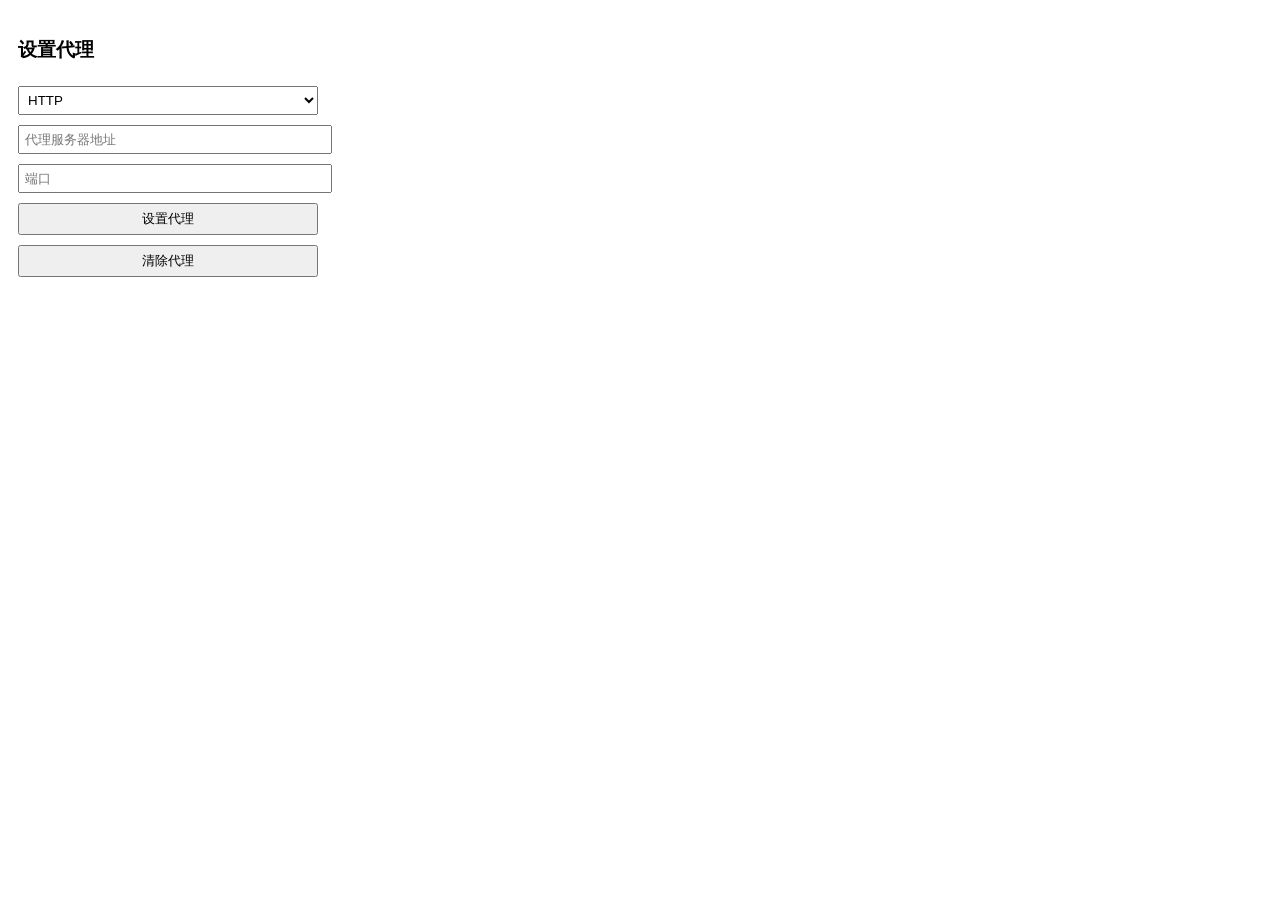
==== settings.html @ 663c6ce9 "Add files via upload" ====
<!DOCTYPE html>
<html>
<head>
  <meta charset="UTF-8">
  <title>代理设置</title>
  <style>
    body { width: 300px; padding: 10px; font-family: Arial, sans-serif; }
    input, select { margin: 5px 0; width: 100%; padding: 5px; }
    button { margin: 5px 0; width: 100%; padding: 5px; }
  </style>
</head>
<body>
  <h3>设置代理</h3>
  <select id="proxyScheme">
    <option value="http">HTTP</option>
    <option value="socks5">SOCKS5</option>
  </select>
  <input type="text" id="proxyHost" placeholder="代理服务器地址">
  <input type="number" id="proxyPort" placeholder="端口">
  <button id="setProxy">设置代理</button>
  <button id="clearProxy">清除代理</button>
  <script src="settings.js"></script>
</body>
</html>
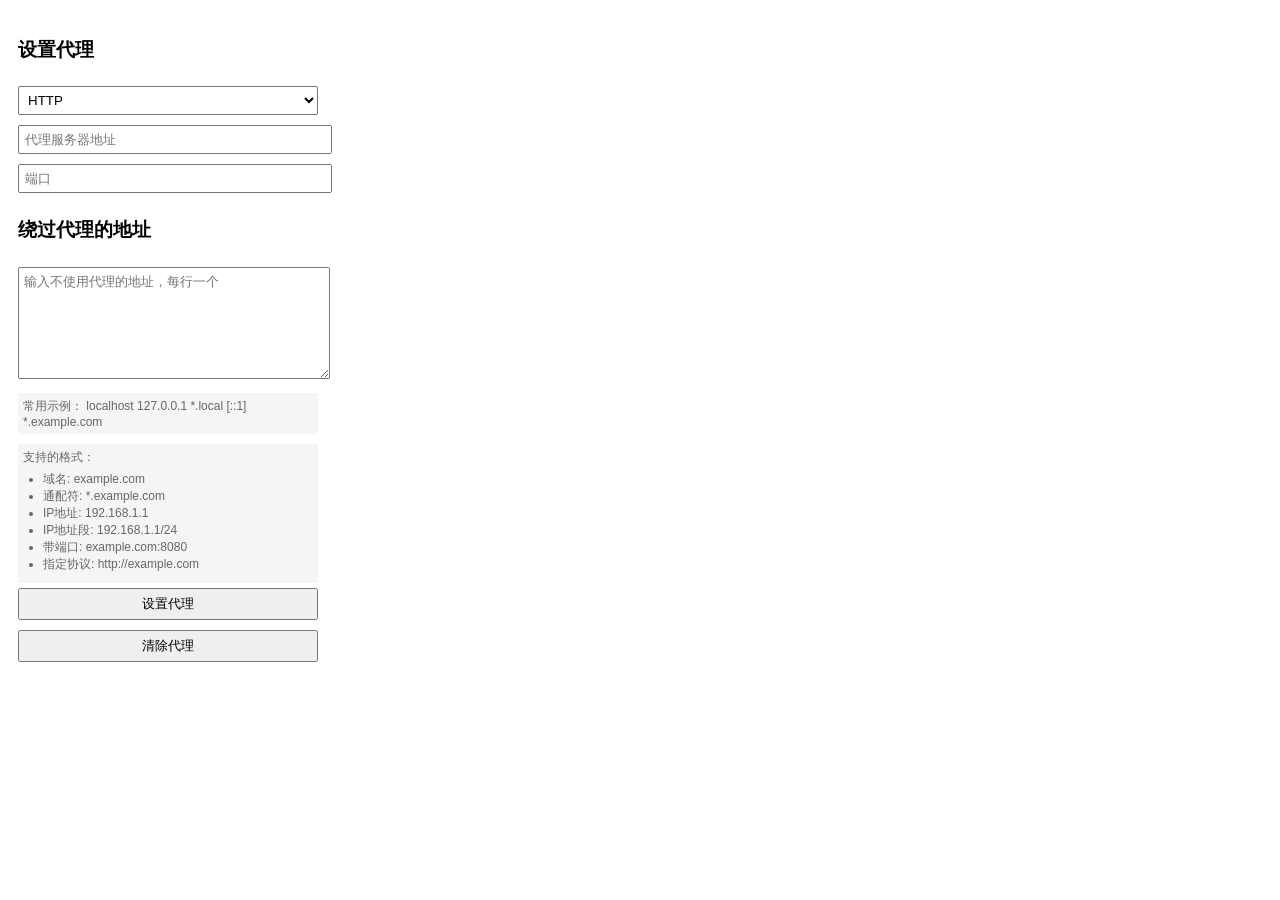
==== commit a8ba2e9d: "update" ====
--- a/settings.html
+++ b/settings.html
@@ -1,24 +1,58 @@
-<!DOCTYPE html>
-<html>
-<head>
-  <meta charset="UTF-8">
-  <title>代理设置</title>
-  <style>
-    body { width: 300px; padding: 10px; font-family: Arial, sans-serif; }
-    input, select { margin: 5px 0; width: 100%; padding: 5px; }
-    button { margin: 5px 0; width: 100%; padding: 5px; }
-  </style>
-</head>
-<body>
-  <h3>设置代理</h3>
-  <select id="proxyScheme">
-    <option value="http">HTTP</option>
-    <option value="socks5">SOCKS5</option>
-  </select>
-  <input type="text" id="proxyHost" placeholder="代理服务器地址">
-  <input type="number" id="proxyPort" placeholder="端口">
-  <button id="setProxy">设置代理</button>
-  <button id="clearProxy">清除代理</button>
-  <script src="settings.js"></script>
-</body>
+<!DOCTYPE html>
+<html>
+<head>
+  <meta charset="UTF-8">
+  <title>代理设置</title>
+  <style>
+    body { width: 300px; padding: 10px; font-family: Arial, sans-serif; }
+    input, select, textarea { margin: 5px 0; width: 100%; padding: 5px; }
+    button { margin: 5px 0; width: 100%; padding: 5px; }
+    .bypass-section { margin-top: 15px; }
+    textarea { height: 100px; resize: vertical; }
+    .help-text {
+      font-size: 12px;
+      color: #666;
+      margin-top: 5px;
+      padding: 5px;
+      background: #f5f5f5;
+      border-radius: 3px;
+    }
+  </style>
+</head>
+<body>
+  <h3>设置代理</h3>
+  <select id="proxyScheme">
+    <option value="http">HTTP</option>
+    <option value="socks5">SOCKS5</option>
+  </select>
+  <input type="text" id="proxyHost" placeholder="代理服务器地址">
+  <input type="number" id="proxyPort" placeholder="端口">
+  
+  <div class="bypass-section">
+    <h3>绕过代理的地址</h3>
+    <textarea id="bypassList" placeholder="输入不使用代理的地址，每行一个"></textarea>
+    <div class="help-text">常用示例：
+      localhost
+      127.0.0.1
+      *.local
+      [::1]
+      *.example.com
+    </div>
+    <div class="help-text" style="margin-top: 10px;">
+      支持的格式：
+      <ul style="margin: 5px 0; padding-left: 20px;">
+        <li>域名: example.com</li>
+        <li>通配符: *.example.com</li>
+        <li>IP地址: 192.168.1.1</li>
+        <li>IP地址段: 192.168.1.1/24</li>
+        <li>带端口: example.com:8080</li>
+        <li>指定协议: http://example.com</li>
+      </ul>
+    </div>
+  </div>
+
+  <button id="setProxy">设置代理</button>
+  <button id="clearProxy">清除代理</button>
+  <script src="settings.js"></script>
+</body>
 </html>
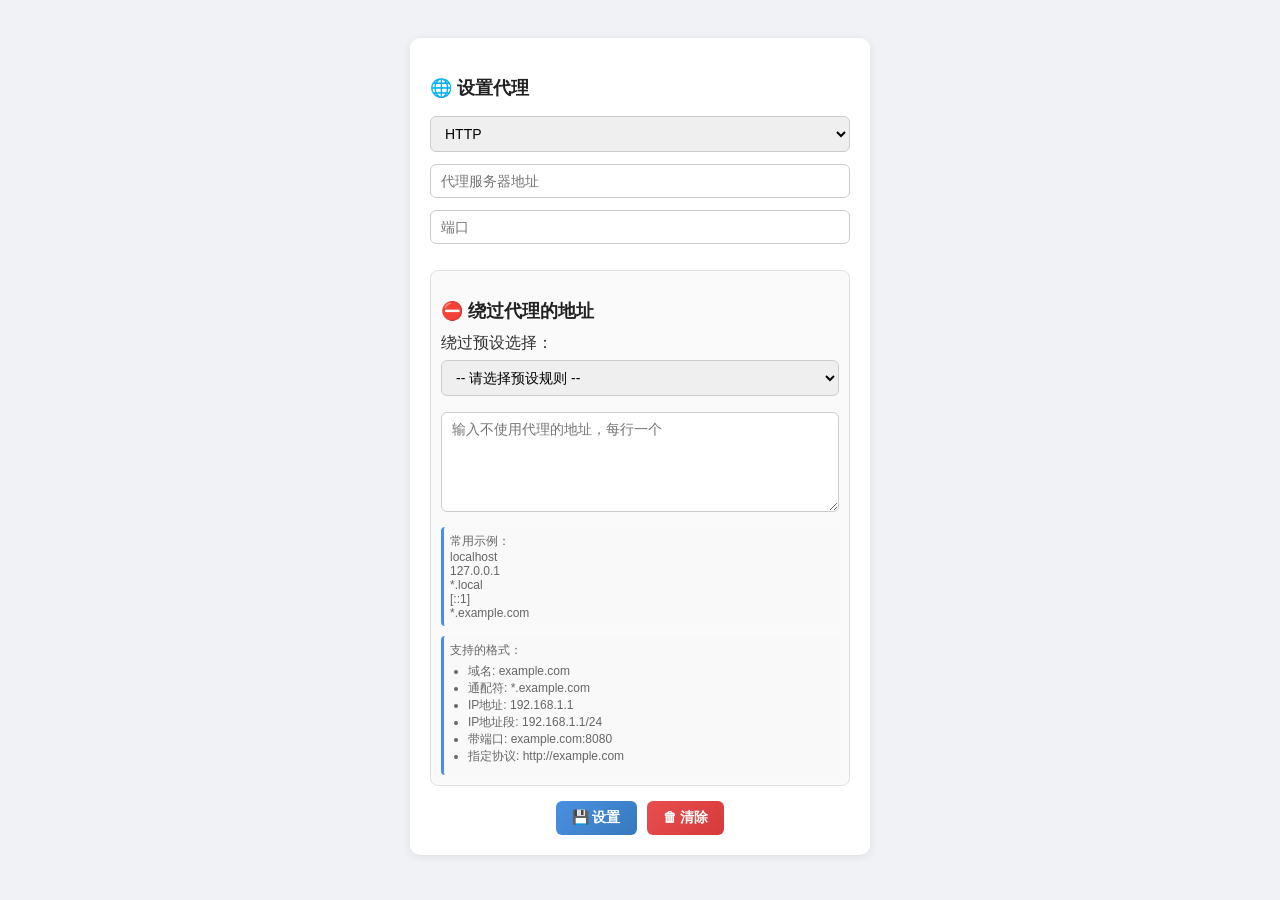
==== commit 34869bd4: "update" ====
--- a/settings.html
+++ b/settings.html
@@ -1,58 +1,162 @@
 <!DOCTYPE html>
-<html>
+<html lang="zh">
 <head>
   <meta charset="UTF-8">
   <title>代理设置</title>
   <style>
-    body { width: 300px; padding: 10px; font-family: Arial, sans-serif; }
-    input, select, textarea { margin: 5px 0; width: 100%; padding: 5px; }
-    button { margin: 5px 0; width: 100%; padding: 5px; }
-    .bypass-section { margin-top: 15px; }
-    textarea { height: 100px; resize: vertical; }
+    body {
+      background: #f0f2f5;
+      font-family: "Segoe UI", Arial, sans-serif;
+      color: #333;
+      display: flex;
+      justify-content: center;
+      align-items: flex-start;
+      padding: 30px 0;
+    }
+
+    .container {
+      width: 420px;
+      background: #fff;
+      border-radius: 10px;
+      padding: 20px;
+      box-shadow: 0 2px 10px rgba(0,0,0,0.08);
+    }
+
+    h3 {
+      margin-bottom: 10px;
+      font-size: 18px;
+      color: #222;
+    }
+
+    select, input, textarea {
+      margin: 6px 0;
+      width: 100%;
+      padding: 8px 10px;
+      border: 1px solid #ccc;
+      border-radius: 6px;
+      font-size: 14px;
+      box-sizing: border-box;
+      transition: border-color 0.2s ease, box-shadow 0.2s ease;
+    }
+
+    select:focus, input:focus, textarea:focus {
+      border-color: #4a90e2;
+      box-shadow: 0 0 4px rgba(74,144,226,0.4);
+      outline: none;
+    }
+
+    textarea {
+      height: 100px;
+      resize: vertical;
+    }
+
+    .bypass-section {
+      margin-top: 20px;
+      background: #fafafa;
+      border-radius: 8px;
+      padding: 10px;
+      border: 1px solid #e0e0e0;
+    }
+
     .help-text {
       font-size: 12px;
       color: #666;
       margin-top: 5px;
-      padding: 5px;
-      background: #f5f5f5;
-      border-radius: 3px;
+      padding: 6px;
+      background: #f9f9f9;
+      border-left: 3px solid #4a90e2;
+      border-radius: 4px;
+    }
+
+    .help-text ul {
+      margin: 4px 0;
+      padding-left: 18px;
+    }
+
+    .btn-group {
+      margin-top: 15px;
+      display: flex;
+      justify-content: center;
+      gap: 10px;
+    }
+
+    button {
+      flex: 0 0 auto;
+      padding: 8px 16px;
+      border: none;
+      border-radius: 6px;
+      color: #fff;
+      font-weight: bold;
+      cursor: pointer;
+      font-size: 14px;
+      transition: background 0.3s ease, transform 0.1s ease;
+    }
+
+    #setProxy {
+      background: linear-gradient(135deg, #4a90e2, #357ABD);
+    }
+
+    #setProxy:hover {
+      background: linear-gradient(135deg, #5aa3ff, #3c84d8);
+    }
+
+    #clearProxy {
+      background: linear-gradient(135deg, #e94e4e, #d63a3a);
+    }
+
+    #clearProxy:hover {
+      background: linear-gradient(135deg, #ff5e5e, #e14a4a);
+    }
+
+    button:active {
+      transform: scale(0.97);
     }
   </style>
 </head>
 <body>
-  <h3>设置代理</h3>
-  <select id="proxyScheme">
-    <option value="http">HTTP</option>
-    <option value="socks5">SOCKS5</option>
-  </select>
-  <input type="text" id="proxyHost" placeholder="代理服务器地址">
-  <input type="number" id="proxyPort" placeholder="端口">
-  
-  <div class="bypass-section">
-    <h3>绕过代理的地址</h3>
-    <textarea id="bypassList" placeholder="输入不使用代理的地址，每行一个"></textarea>
-    <div class="help-text">常用示例：
-      localhost
-      127.0.0.1
-      *.local
-      [::1]
-      *.example.com
+  <div class="container">
+    <h3>🌐 设置代理</h3>
+    <select id="proxyScheme">
+      <option value="http">HTTP</option>
+      <option value="socks5">SOCKS5</option>
+    </select>
+    <input type="text" id="proxyHost" placeholder="代理服务器地址">
+    <input type="number" id="proxyPort" placeholder="端口">
+    
+    <div class="bypass-section">
+      <h3>⛔ 绕过代理的地址</h3>
+			<label for="presetSelect">绕过预设选择：</label>
+			<select id="presetSelect" style="margin-bottom: 10px;">
+				<option value="">-- 请选择预设规则 --</option>
+			</select>
+			
+      <textarea id="bypassList" placeholder="输入不使用代理的地址，每行一个"></textarea>
+      <div class="help-text">
+        常用示例：
+        <br>localhost
+        <br>127.0.0.1
+        <br>*.local
+        <br>[::1]
+        <br>*.example.com
+      </div>
+      <div class="help-text" style="margin-top: 10px;">
+        支持的格式：
+        <ul>
+          <li>域名: example.com</li>
+          <li>通配符: *.example.com</li>
+          <li>IP地址: 192.168.1.1</li>
+          <li>IP地址段: 192.168.1.1/24</li>
+          <li>带端口: example.com:8080</li>
+          <li>指定协议: http://example.com</li>
+        </ul>
+      </div>
     </div>
-    <div class="help-text" style="margin-top: 10px;">
-      支持的格式：
-      <ul style="margin: 5px 0; padding-left: 20px;">
-        <li>域名: example.com</li>
-        <li>通配符: *.example.com</li>
-        <li>IP地址: 192.168.1.1</li>
-        <li>IP地址段: 192.168.1.1/24</li>
-        <li>带端口: example.com:8080</li>
-        <li>指定协议: http://example.com</li>
-      </ul>
+
+    <div class="btn-group">
+      <button id="setProxy">💾 设置</button>
+      <button id="clearProxy">🗑 清除</button>
     </div>
   </div>
-
-  <button id="setProxy">设置代理</button>
-  <button id="clearProxy">清除代理</button>
   <script src="settings.js"></script>
 </body>
 </html>
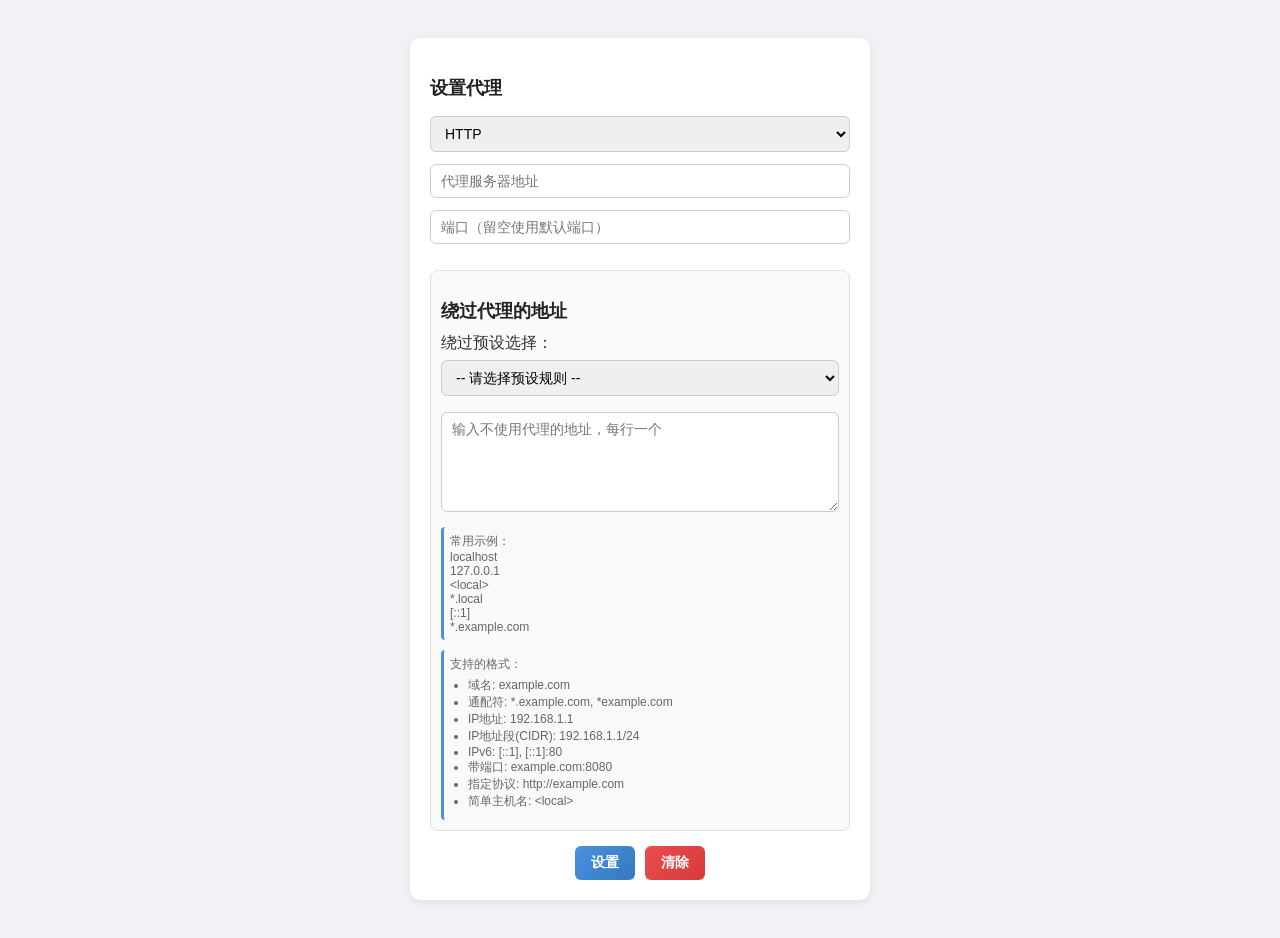
==== commit 6b3f05af: "v2.2.0: 全面升级，符合 Chrome 官方 proxy API 规范 - 修复 port 为空时 NaN 导致代理设置失败的问题 - 补全 5 种代理协议：HTTP/HTTPS/SOCKS4/" ====
--- a/settings.html
+++ b/settings.html
@@ -1,162 +1,59 @@
 <!DOCTYPE html>
 <html lang="zh">
-<head>
-  <meta charset="UTF-8">
-  <title>代理设置</title>
-  <style>
-    body {
-      background: #f0f2f5;
-      font-family: "Segoe UI", Arial, sans-serif;
-      color: #333;
-      display: flex;
-      justify-content: center;
-      align-items: flex-start;
-      padding: 30px 0;
-    }
+  <head>
+    <meta charset="UTF-8" />
+    <title>代理设置</title>
+    <link rel="stylesheet" href="settings.css" />
+  </head>
+  <body>
+    <div class="container">
+      <h3>设置代理</h3>
+      <select id="proxyScheme">
+        <option value="http">HTTP</option>
+        <option value="https">HTTPS</option>
+        <option value="socks4">SOCKS4</option>
+        <option value="socks5">SOCKS5</option>
+        <option value="quic">QUIC</option>
+      </select>
+      <input type="text" id="proxyHost" placeholder="代理服务器地址" />
+      <input type="number" id="proxyPort" placeholder="端口（留空使用默认端口）" />
 
-    .container {
-      width: 420px;
-      background: #fff;
-      border-radius: 10px;
-      padding: 20px;
-      box-shadow: 0 2px 10px rgba(0,0,0,0.08);
-    }
+      <div class="bypass-section">
+        <h3>绕过代理的地址</h3>
+        <label for="presetSelect">绕过预设选择：</label>
+        <select id="presetSelect" style="margin-bottom: 10px">
+          <option value="">-- 请选择预设规则 --</option>
+        </select>
 
-    h3 {
-      margin-bottom: 10px;
-      font-size: 18px;
-      color: #222;
-    }
+        <textarea
+          id="bypassList"
+          placeholder="输入不使用代理的地址，每行一个"
+        ></textarea>
+        <div class="help-text">
+          常用示例：
+          <br />localhost <br />127.0.0.1 <br />&lt;local&gt; <br />*.local <br />[::1]
+          <br />*.example.com
+        </div>
+        <div class="help-text" style="margin-top: 10px">
+          支持的格式：
+          <ul>
+            <li>域名: example.com</li>
+            <li>通配符: *.example.com, *example.com</li>
+            <li>IP地址: 192.168.1.1</li>
+            <li>IP地址段(CIDR): 192.168.1.1/24</li>
+            <li>IPv6: [::1], [::1]:80</li>
+            <li>带端口: example.com:8080</li>
+            <li>指定协议: http://example.com</li>
+            <li>简单主机名: &lt;local&gt;</li>
+          </ul>
+        </div>
+      </div>
 
-    select, input, textarea {
-      margin: 6px 0;
-      width: 100%;
-      padding: 8px 10px;
-      border: 1px solid #ccc;
-      border-radius: 6px;
-      font-size: 14px;
-      box-sizing: border-box;
-      transition: border-color 0.2s ease, box-shadow 0.2s ease;
-    }
-
-    select:focus, input:focus, textarea:focus {
-      border-color: #4a90e2;
-      box-shadow: 0 0 4px rgba(74,144,226,0.4);
-      outline: none;
-    }
-
-    textarea {
-      height: 100px;
-      resize: vertical;
-    }
-
-    .bypass-section {
-      margin-top: 20px;
-      background: #fafafa;
-      border-radius: 8px;
-      padding: 10px;
-      border: 1px solid #e0e0e0;
-    }
-
-    .help-text {
-      font-size: 12px;
-      color: #666;
-      margin-top: 5px;
-      padding: 6px;
-      background: #f9f9f9;
-      border-left: 3px solid #4a90e2;
-      border-radius: 4px;
-    }
-
-    .help-text ul {
-      margin: 4px 0;
-      padding-left: 18px;
-    }
-
-    .btn-group {
-      margin-top: 15px;
-      display: flex;
-      justify-content: center;
-      gap: 10px;
-    }
-
-    button {
-      flex: 0 0 auto;
-      padding: 8px 16px;
-      border: none;
-      border-radius: 6px;
-      color: #fff;
-      font-weight: bold;
-      cursor: pointer;
-      font-size: 14px;
-      transition: background 0.3s ease, transform 0.1s ease;
-    }
-
-    #setProxy {
-      background: linear-gradient(135deg, #4a90e2, #357ABD);
-    }
-
-    #setProxy:hover {
-      background: linear-gradient(135deg, #5aa3ff, #3c84d8);
-    }
-
-    #clearProxy {
-      background: linear-gradient(135deg, #e94e4e, #d63a3a);
-    }
-
-    #clearProxy:hover {
-      background: linear-gradient(135deg, #ff5e5e, #e14a4a);
-    }
-
-    button:active {
-      transform: scale(0.97);
-    }
-  </style>
-</head>
-<body>
-  <div class="container">
-    <h3>🌐 设置代理</h3>
-    <select id="proxyScheme">
-      <option value="http">HTTP</option>
-      <option value="socks5">SOCKS5</option>
-    </select>
-    <input type="text" id="proxyHost" placeholder="代理服务器地址">
-    <input type="number" id="proxyPort" placeholder="端口">
-    
-    <div class="bypass-section">
-      <h3>⛔ 绕过代理的地址</h3>
-			<label for="presetSelect">绕过预设选择：</label>
-			<select id="presetSelect" style="margin-bottom: 10px;">
-				<option value="">-- 请选择预设规则 --</option>
-			</select>
-			
-      <textarea id="bypassList" placeholder="输入不使用代理的地址，每行一个"></textarea>
-      <div class="help-text">
-        常用示例：
-        <br>localhost
-        <br>127.0.0.1
-        <br>*.local
-        <br>[::1]
-        <br>*.example.com
-      </div>
-      <div class="help-text" style="margin-top: 10px;">
-        支持的格式：
-        <ul>
-          <li>域名: example.com</li>
-          <li>通配符: *.example.com</li>
-          <li>IP地址: 192.168.1.1</li>
-          <li>IP地址段: 192.168.1.1/24</li>
-          <li>带端口: example.com:8080</li>
-          <li>指定协议: http://example.com</li>
-        </ul>
+      <div class="btn-group">
+        <button id="setProxy">设置</button>
+        <button id="clearProxy">清除</button>
       </div>
     </div>
-
-    <div class="btn-group">
-      <button id="setProxy">💾 设置</button>
-      <button id="clearProxy">🗑 清除</button>
-    </div>
-  </div>
-  <script src="settings.js"></script>
-</body>
-</html>+    <script src="settings.js"></script>
+  </body>
+</html>
--- a/settings.css
+++ b/settings.css
@@ -0,0 +1,111 @@
+body {
+  background: #f0f2f5;
+  font-family: "Segoe UI", Arial, sans-serif;
+  color: #333;
+  display: flex;
+  justify-content: center;
+  align-items: flex-start;
+  padding: 30px 0;
+}
+
+.container {
+  width: 420px;
+  background: #fff;
+  border-radius: 10px;
+  padding: 20px;
+  box-shadow: 0 2px 10px rgba(0, 0, 0, 0.08);
+}
+
+h3 {
+  margin-bottom: 10px;
+  font-size: 18px;
+  color: #222;
+}
+
+select,
+input,
+textarea {
+  margin: 6px 0;
+  width: 100%;
+  padding: 8px 10px;
+  border: 1px solid #ccc;
+  border-radius: 6px;
+  font-size: 14px;
+  box-sizing: border-box;
+  transition: border-color 0.2s ease, box-shadow 0.2s ease;
+}
+
+select:focus,
+input:focus,
+textarea:focus {
+  border-color: #4a90e2;
+  box-shadow: 0 0 4px rgba(74, 144, 226, 0.4);
+  outline: none;
+}
+
+textarea {
+  height: 100px;
+  resize: vertical;
+}
+
+.bypass-section {
+  margin-top: 20px;
+  background: #fafafa;
+  border-radius: 8px;
+  padding: 10px;
+  border: 1px solid #e0e0e0;
+}
+
+.help-text {
+  font-size: 12px;
+  color: #666;
+  margin-top: 5px;
+  padding: 6px;
+  background: #f9f9f9;
+  border-left: 3px solid #4a90e2;
+  border-radius: 4px;
+}
+
+.help-text ul {
+  margin: 4px 0;
+  padding-left: 18px;
+}
+
+.btn-group {
+  margin-top: 15px;
+  display: flex;
+  justify-content: center;
+  gap: 10px;
+}
+
+button {
+  flex: 0 0 auto;
+  padding: 8px 16px;
+  border: none;
+  border-radius: 6px;
+  color: #fff;
+  font-weight: bold;
+  cursor: pointer;
+  font-size: 14px;
+  transition: background 0.3s ease, transform 0.1s ease;
+}
+
+#setProxy {
+  background: linear-gradient(135deg, #4a90e2, #357abd);
+}
+
+#setProxy:hover {
+  background: linear-gradient(135deg, #5aa3ff, #3c84d8);
+}
+
+#clearProxy {
+  background: linear-gradient(135deg, #e94e4e, #d63a3a);
+}
+
+#clearProxy:hover {
+  background: linear-gradient(135deg, #ff5e5e, #e14a4a);
+}
+
+button:active {
+  transform: scale(0.97);
+}
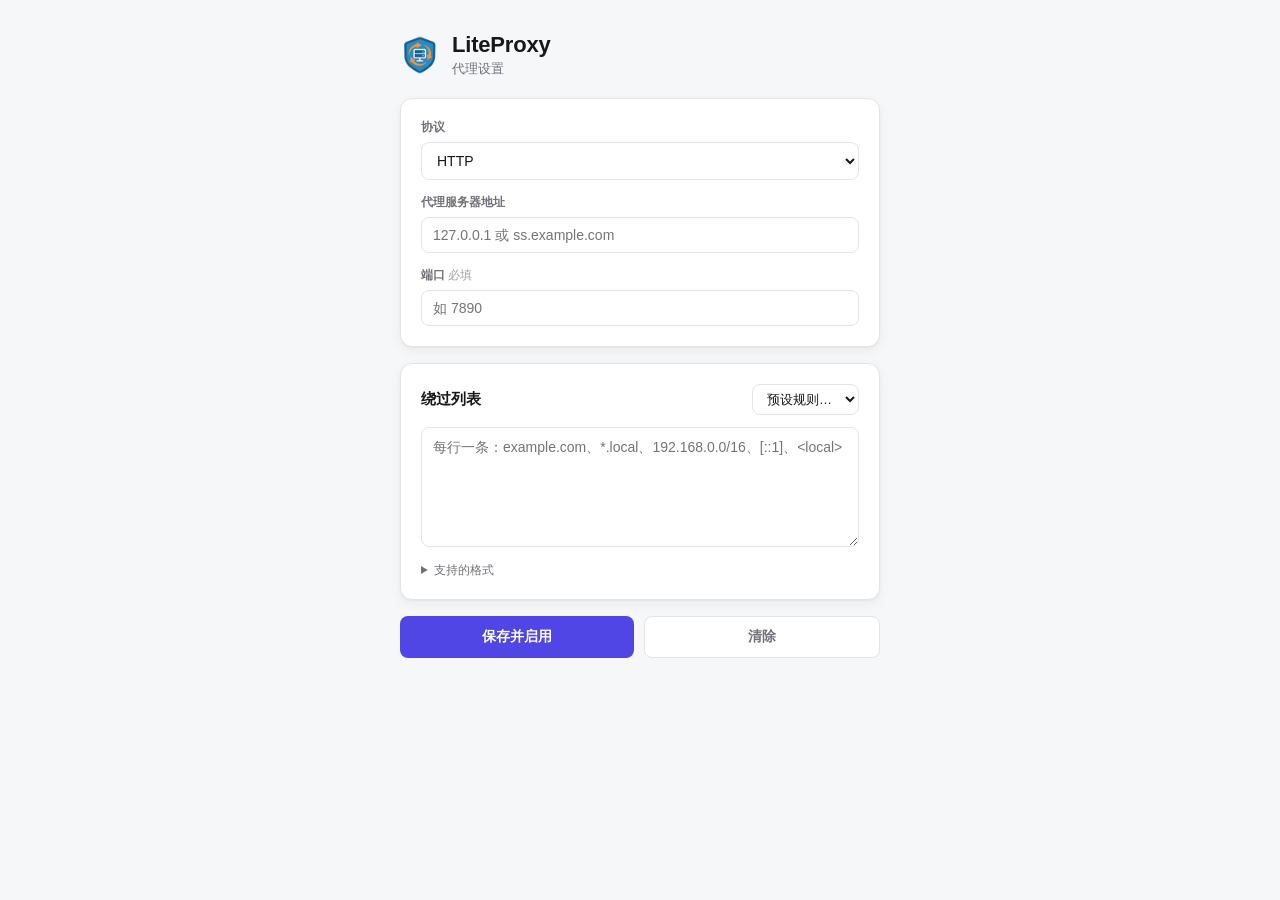
==== commit c3b2413c: "v2.3.0: 小而美收口 重做 popup；快捷键改由用户自定义绑定；严格 bypassList 校验并修复 带协议前缀规则失效、中文域名无法绕过、代理状态误判；最小权限 （删 tabs/WAR）；" ====
--- a/settings.html
+++ b/settings.html
@@ -2,58 +2,72 @@
 <html lang="zh">
   <head>
     <meta charset="UTF-8" />
-    <title>代理设置</title>
+    <title>LiteProxy · 代理设置</title>
     <link rel="stylesheet" href="settings.css" />
   </head>
   <body>
-    <div class="container">
-      <h3>设置代理</h3>
-      <select id="proxyScheme">
-        <option value="http">HTTP</option>
-        <option value="https">HTTPS</option>
-        <option value="socks4">SOCKS4</option>
-        <option value="socks5">SOCKS5</option>
-        <option value="quic">QUIC</option>
-      </select>
-      <input type="text" id="proxyHost" placeholder="代理服务器地址" />
-      <input type="number" id="proxyPort" placeholder="端口（留空使用默认端口）" />
+    <main class="container">
+      <header class="head">
+        <div class="brand">
+          <img src="/public/icons/icon48.png" alt="LiteProxy" class="logo" />
+          <div>
+            <h1>LiteProxy</h1>
+            <p class="sub">代理设置</p>
+          </div>
+        </div>
+      </header>
 
-      <div class="bypass-section">
-        <h3>绕过代理的地址</h3>
-        <label for="presetSelect">绕过预设选择：</label>
-        <select id="presetSelect" style="margin-bottom: 10px">
-          <option value="">-- 请选择预设规则 --</option>
-        </select>
+      <section class="card">
+        <div class="fields">
+          <div class="field">
+            <label for="proxyScheme">协议</label>
+            <select id="proxyScheme">
+              <option value="http">HTTP</option>
+              <option value="https">HTTPS</option>
+              <option value="socks4">SOCKS4</option>
+              <option value="socks5">SOCKS5</option>
+              <option value="quic">QUIC</option>
+            </select>
+          </div>
+          <div class="field">
+            <label for="proxyHost">代理服务器地址</label>
+            <input id="proxyHost" type="text" placeholder="127.0.0.1 或 ss.example.com" autocomplete="off" />
+          </div>
+          <div class="field">
+            <label for="proxyPort">端口 <span class="hint">必填</span></label>
+            <input id="proxyPort" type="number" placeholder="如 7890" autocomplete="off" required />
+          </div>
+        </div>
+      </section>
 
-        <textarea
-          id="bypassList"
-          placeholder="输入不使用代理的地址，每行一个"
-        ></textarea>
-        <div class="help-text">
-          常用示例：
-          <br />localhost <br />127.0.0.1 <br />&lt;local&gt; <br />*.local <br />[::1]
-          <br />*.example.com
+      <section class="card">
+        <div class="bypass-head">
+          <h2>绕过列表</h2>
+          <select id="presetSelect" class="preset">
+            <option value="">预设规则…</option>
+          </select>
         </div>
-        <div class="help-text" style="margin-top: 10px">
-          支持的格式：
+        <textarea id="bypassList" placeholder="每行一条：example.com、*.local、192.168.0.0/16、[::1]、&lt;local&gt;"></textarea>
+        <details class="help">
+          <summary>支持的格式</summary>
           <ul>
-            <li>域名: example.com</li>
-            <li>通配符: *.example.com, *example.com</li>
-            <li>IP地址: 192.168.1.1</li>
-            <li>IP地址段(CIDR): 192.168.1.1/24</li>
-            <li>IPv6: [::1], [::1]:80</li>
-            <li>带端口: example.com:8080</li>
-            <li>指定协议: http://example.com</li>
-            <li>简单主机名: &lt;local&gt;</li>
+            <li><code>example.com</code> · 域名</li>
+            <li><code>*.example.com</code> · 通配符</li>
+            <li><code>192.168.1.1</code> · IPv4</li>
+            <li><code>192.168.0.0/16</code> · CIDR 网段</li>
+            <li><code>[::1]</code> · IPv6</li>
+            <li><code>http://example.com</code> · 指定协议</li>
+            <li><code>&lt;local&gt;</code> · 本地地址</li>
+            <li>支持中文域名（自动转 Punycode）</li>
           </ul>
-        </div>
+        </details>
+      </section>
+
+      <div class="actions">
+        <button id="setProxy" class="primary">保存并启用</button>
+        <button id="clearProxy" class="ghost">清除</button>
       </div>
-
-      <div class="btn-group">
-        <button id="setProxy">设置</button>
-        <button id="clearProxy">清除</button>
-      </div>
-    </div>
+    </main>
     <script src="settings.js"></script>
   </body>
 </html>
--- a/settings.css
+++ b/settings.css
@@ -1,111 +1,124 @@
+* { margin: 0; padding: 0; box-sizing: border-box; }
+
+:root {
+  --bg: #f6f7f9;
+  --surface: #ffffff;
+  --text: #18181b;
+  --text-dim: #71717a;
+  --border: #e4e4e7;
+  --accent: #4f46e5;
+  --accent-hover: #4338ca;
+  --accent-soft: rgba(79, 70, 229, 0.08);
+  --danger: #ef4444;
+  --shadow: 0 1px 2px rgba(24, 24, 27, 0.04), 0 4px 12px rgba(24, 24, 27, 0.05);
+  --radius: 12px;
+  --font: -apple-system, BlinkMacSystemFont, "Segoe UI", "PingFang SC", "Microsoft YaHei UI", sans-serif;
+}
+
 body {
-  background: #f0f2f5;
-  font-family: "Segoe UI", Arial, sans-serif;
-  color: #333;
+  background: var(--bg);
+  font-family: var(--font);
+  color: var(--text);
   display: flex;
   justify-content: center;
-  align-items: flex-start;
-  padding: 30px 0;
+  padding: 32px 16px;
+  font-size: 14px;
 }
 
-.container {
-  width: 420px;
-  background: #fff;
-  border-radius: 10px;
+.container { width: 100%; max-width: 480px; }
+
+.head { margin-bottom: 20px; }
+.brand { display: flex; align-items: center; gap: 12px; }
+.logo { width: 40px; height: 40px; }
+h1 { font-size: 22px; font-weight: 700; letter-spacing: -0.2px; }
+.sub { font-size: 13px; color: var(--text-dim); margin-top: 2px; }
+
+.card {
+  background: var(--surface);
+  border: 1px solid var(--border);
+  border-radius: var(--radius);
   padding: 20px;
-  box-shadow: 0 2px 10px rgba(0, 0, 0, 0.08);
+  margin-bottom: 16px;
+  box-shadow: var(--shadow);
 }
 
-h3 {
-  margin-bottom: 10px;
-  font-size: 18px;
-  color: #222;
-}
+.fields { display: flex; flex-direction: column; gap: 14px; }
+.field { display: flex; flex-direction: column; gap: 6px; }
+label { font-size: 12px; font-weight: 600; color: var(--text-dim); }
+.hint { font-weight: 400; color: #a1a1aa; }
 
 select,
 input,
 textarea {
-  margin: 6px 0;
   width: 100%;
-  padding: 8px 10px;
-  border: 1px solid #ccc;
-  border-radius: 6px;
+  padding: 9px 11px;
+  border: 1px solid var(--border);
+  border-radius: 8px;
+  background: var(--surface);
+  color: var(--text);
   font-size: 14px;
-  box-sizing: border-box;
-  transition: border-color 0.2s ease, box-shadow 0.2s ease;
+  font-family: inherit;
+  transition: border-color 0.15s ease, box-shadow 0.15s ease;
 }
-
 select:focus,
 input:focus,
 textarea:focus {
-  border-color: #4a90e2;
-  box-shadow: 0 0 4px rgba(74, 144, 226, 0.4);
   outline: none;
+  border-color: var(--accent);
+  box-shadow: 0 0 0 3px var(--accent-soft);
+}
+textarea { min-height: 120px; resize: vertical; line-height: 1.5; }
+
+.bypass-head {
+  display: flex;
+  align-items: center;
+  justify-content: space-between;
+  margin-bottom: 12px;
+}
+.bypass-head h2 { font-size: 15px; font-weight: 600; }
+.preset { width: auto; padding: 6px 10px; font-size: 13px; }
+
+.help { margin-top: 12px; }
+.help summary {
+  cursor: pointer;
+  font-size: 12px;
+  color: var(--text-dim);
+  user-select: none;
+}
+.help ul {
+  margin-top: 8px;
+  list-style: none;
+  display: grid;
+  gap: 6px;
+}
+.help li { font-size: 12px; color: var(--text-dim); }
+.help code {
+  background: var(--bg);
+  padding: 1px 6px;
+  border-radius: 4px;
+  font-size: 11px;
+  color: var(--text);
+  border: 1px solid var(--border);
 }
 
-textarea {
-  height: 100px;
-  resize: vertical;
+.actions { display: flex; gap: 10px; }
+button {
+  flex: 1;
+  padding: 11px;
+  border: none;
+  border-radius: 8px;
+  font-size: 14px;
+  font-weight: 600;
+  font-family: inherit;
+  cursor: pointer;
+  transition: background 0.15s ease, transform 0.05s ease;
 }
-
-.bypass-section {
-  margin-top: 20px;
-  background: #fafafa;
-  border-radius: 8px;
-  padding: 10px;
-  border: 1px solid #e0e0e0;
+button.primary { background: var(--accent); color: #fff; }
+button.primary:hover { background: var(--accent-hover); }
+button.ghost {
+  background: var(--surface);
+  color: var(--text-dim);
+  border: 1px solid var(--border);
 }
-
-.help-text {
-  font-size: 12px;
-  color: #666;
-  margin-top: 5px;
-  padding: 6px;
-  background: #f9f9f9;
-  border-left: 3px solid #4a90e2;
-  border-radius: 4px;
-}
-
-.help-text ul {
-  margin: 4px 0;
-  padding-left: 18px;
-}
-
-.btn-group {
-  margin-top: 15px;
-  display: flex;
-  justify-content: center;
-  gap: 10px;
-}
-
-button {
-  flex: 0 0 auto;
-  padding: 8px 16px;
-  border: none;
-  border-radius: 6px;
-  color: #fff;
-  font-weight: bold;
-  cursor: pointer;
-  font-size: 14px;
-  transition: background 0.3s ease, transform 0.1s ease;
-}
-
-#setProxy {
-  background: linear-gradient(135deg, #4a90e2, #357abd);
-}
-
-#setProxy:hover {
-  background: linear-gradient(135deg, #5aa3ff, #3c84d8);
-}
-
-#clearProxy {
-  background: linear-gradient(135deg, #e94e4e, #d63a3a);
-}
-
-#clearProxy:hover {
-  background: linear-gradient(135deg, #ff5e5e, #e14a4a);
-}
-
-button:active {
-  transform: scale(0.97);
-}
+button.ghost:hover { background: var(--bg); color: var(--danger); border-color: var(--danger); }
+button:active { transform: scale(0.98); }
